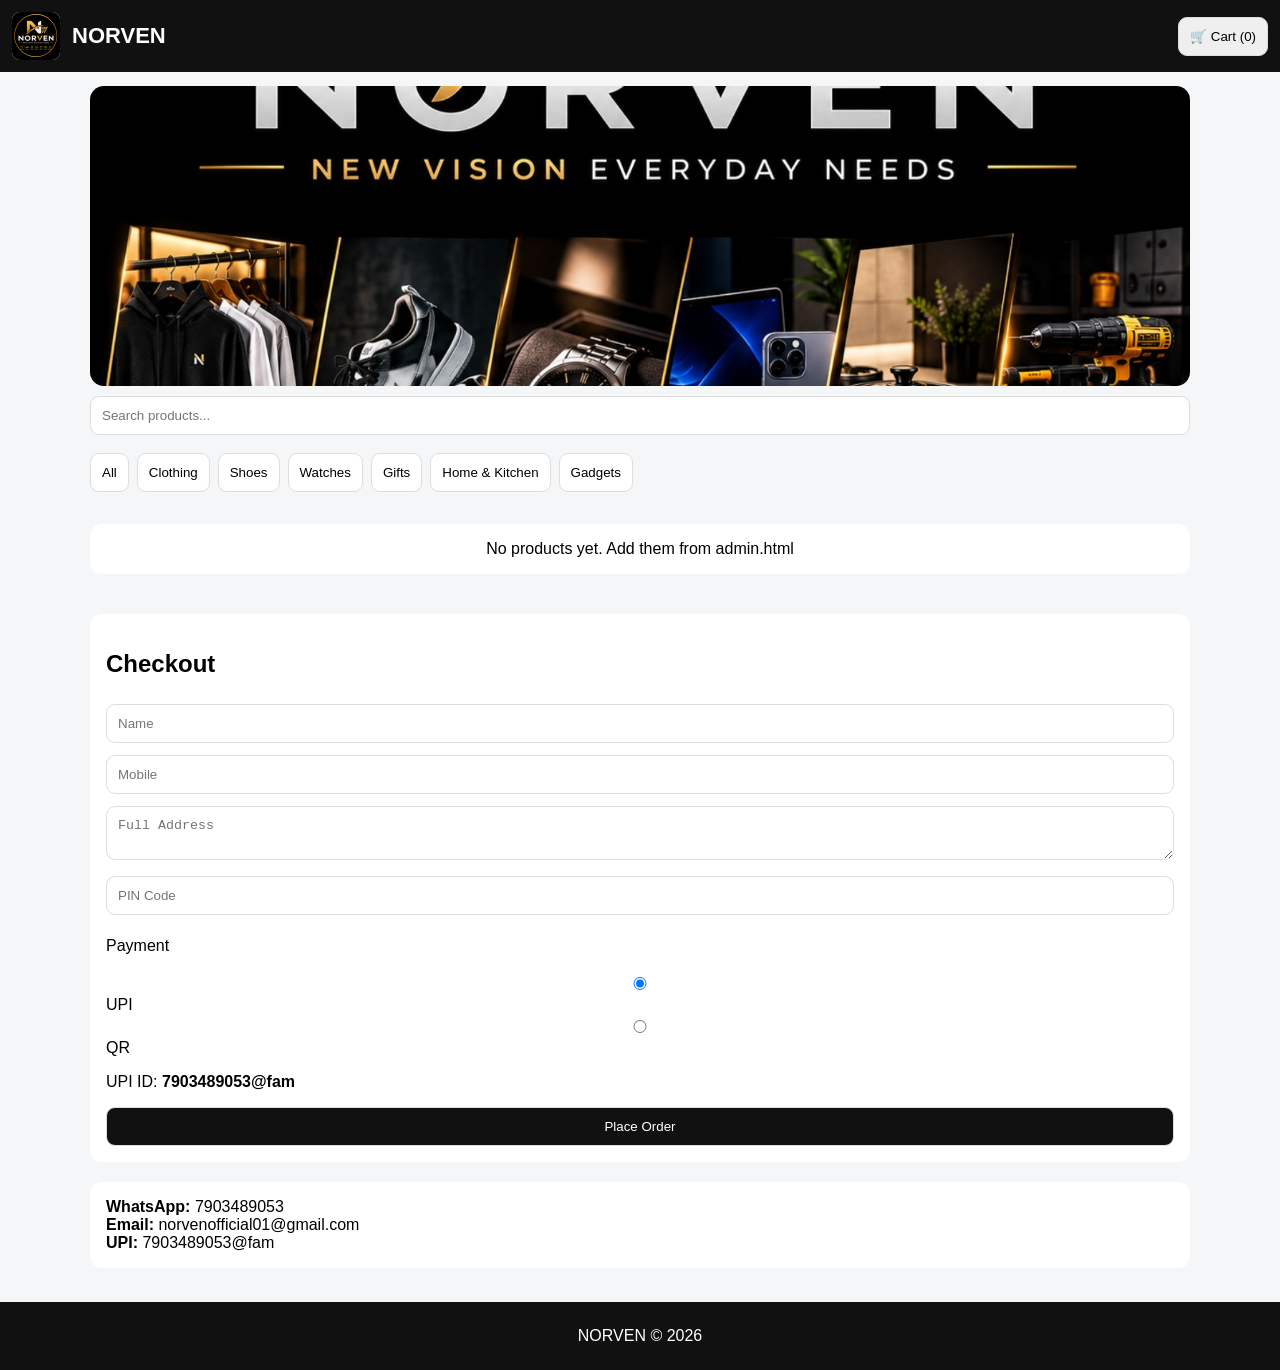
==== index.html @ 339addf8 "Add files via upload" ====
<!doctype html><html lang="hi"><head><meta charset="utf-8"><meta name="viewport" content="width=device-width,initial-scale=1"><title>NORVEN</title>
<style>body{margin:0;font-family:Arial;background:#f5f6f8}.top{background:#111;color:white;padding:12px;display:flex;align-items:center;gap:12px}.logo{width:48px;height:48px;object-fit:contain;background:white;border-radius:8px}.brand{font-size:22px;font-weight:bold;flex:1}.wrap{max-width:1100px;margin:auto;padding:14px}.banner img{width:100%;max-height:300px;object-fit:cover;border-radius:14px}input,textarea,select,button{padding:11px;border:1px solid #ddd;border-radius:9px;box-sizing:border-box}input,textarea,select{width:100%;margin:6px 0}button{cursor:pointer}.cats{display:flex;gap:8px;overflow:auto;margin:12px 0}.cats button{white-space:nowrap;background:white}.grid{display:grid;grid-template-columns:repeat(2,1fr);gap:12px}.card{background:white;padding:10px;border-radius:12px}.card img{width:100%;aspect-ratio:1;object-fit:cover;border-radius:9px}.add{width:100%;background:#111;color:white}.price{font-weight:bold;margin:6px 0}.box{background:white;padding:16px;border-radius:12px;margin:20px 0}.qr{display:block;max-width:220px;margin:12px auto}@media(min-width:700px){.grid{grid-template-columns:repeat(4,1fr)}}footer{background:#111;color:#fff;text-align:center;padding:25px}</style></head>
<body><div class="top"><img class="logo" src="logo.png"><div class="brand">NORVEN</div><button onclick="cartView()">🛒 Cart (<span id="count">0</span>)</button></div>
<div class="wrap"><div class="banner"><img src="banner.png"></div><input id="search" placeholder="Search products..." oninput="render()"><div class="cats"><button onclick="cat='All';render()">All</button><button onclick="cat='Clothing';render()">Clothing</button><button onclick="cat='Shoes';render()">Shoes</button><button onclick="cat='Watches';render()">Watches</button><button onclick="cat='Gifts';render()">Gifts</button><button onclick="cat='Home & Kitchen';render()">Home & Kitchen</button><button onclick="cat='Gadgets';render()">Gadgets</button></div>
<div id="products" class="grid"></div>
<div class="box"><h2>Checkout</h2><form onsubmit="order(event)"><input id="nm" placeholder="Name" required><input id="mb" placeholder="Mobile" required><textarea id="ad" placeholder="Full Address" required></textarea><input id="pin" placeholder="PIN Code" required><p>Payment</p><label><input type="radio" name="pay" value="UPI" checked> UPI</label><label><input type="radio" name="pay" value="QR"> QR</label><div id="paybox"></div><button style="width:100%;background:#111;color:#fff">Place Order</button></form></div>
<div class="box"><b>WhatsApp:</b> 7903489053<br><b>Email:</b> norvenofficial01@gmail.com<br><b>UPI:</b> 7903489053@fam</div></div><footer>NORVEN © 2026</footer>
<script>let products=JSON.parse(localStorage.getItem('norven_products')||'[]'),cart=JSON.parse(localStorage.getItem('norven_cart')||'[]'),cat='All';const el=id=>document.getElementById(id);
function render(){let q=el('search').value.toLowerCase(),a=products.filter(p=>(cat==='All'||p.category===cat)&&p.name.toLowerCase().includes(q));el('products').innerHTML=a.length?a.map((p,i)=>'<div class="card"><img src="'+(p.image||'')+'"><b>'+p.name+'</b><div class="price">₹'+p.price+'</div><button class="add" onclick="add('+products.indexOf(p)+')">Add to cart</button></div>').join(''):'<div class="box" style="grid-column:1/-1;text-align:center">No products yet. Add them from admin.html</div>';el('count').textContent=cart.reduce((s,x)=>s+x.qty,0)}
function add(i){let p=products[i],x=cart.find(x=>x.name===p.name);x?x.qty++:cart.push({name:p.name,price:+p.price,qty:1});localStorage.setItem('norven_cart',JSON.stringify(cart));render()}
function cartView(){alert(cart.length?cart.map(x=>x.name+' × '+x.qty+' = ₹'+x.price*x.qty).join('\n'):'Cart empty')}
function payment(){el('paybox').innerHTML=document.querySelector('input[name=pay]:checked').value==='QR'?'<img class="qr" src="payment-qr.png"><p style="text-align:center">Scan QR to pay.</p>':'<p>UPI ID: <b>7903489053@fam</b></p>'}
document.querySelectorAll('input[name=pay]').forEach(x=>x.onchange=payment);
function order(e){e.preventDefault();if(!cart.length)return alert('Add a product first');let o={id:Date.now(),name:nm.value,mobile:mb.value,address:ad.value,pin:pin.value,payment:document.querySelector('input[name=pay]:checked').value,items:cart,total:cart.reduce((s,x)=>s+x.price*x.qty,0),time:new Date().toLocaleString()};let os=JSON.parse(localStorage.getItem('norven_orders')||'[]');os.push(o);localStorage.setItem('norven_orders',JSON.stringify(os));cart=[];localStorage.setItem('norven_cart','[]');e.target.reset();payment();render();alert('Order saved. Real payment verification is not connected yet.')}
payment();render();</script></body></html>
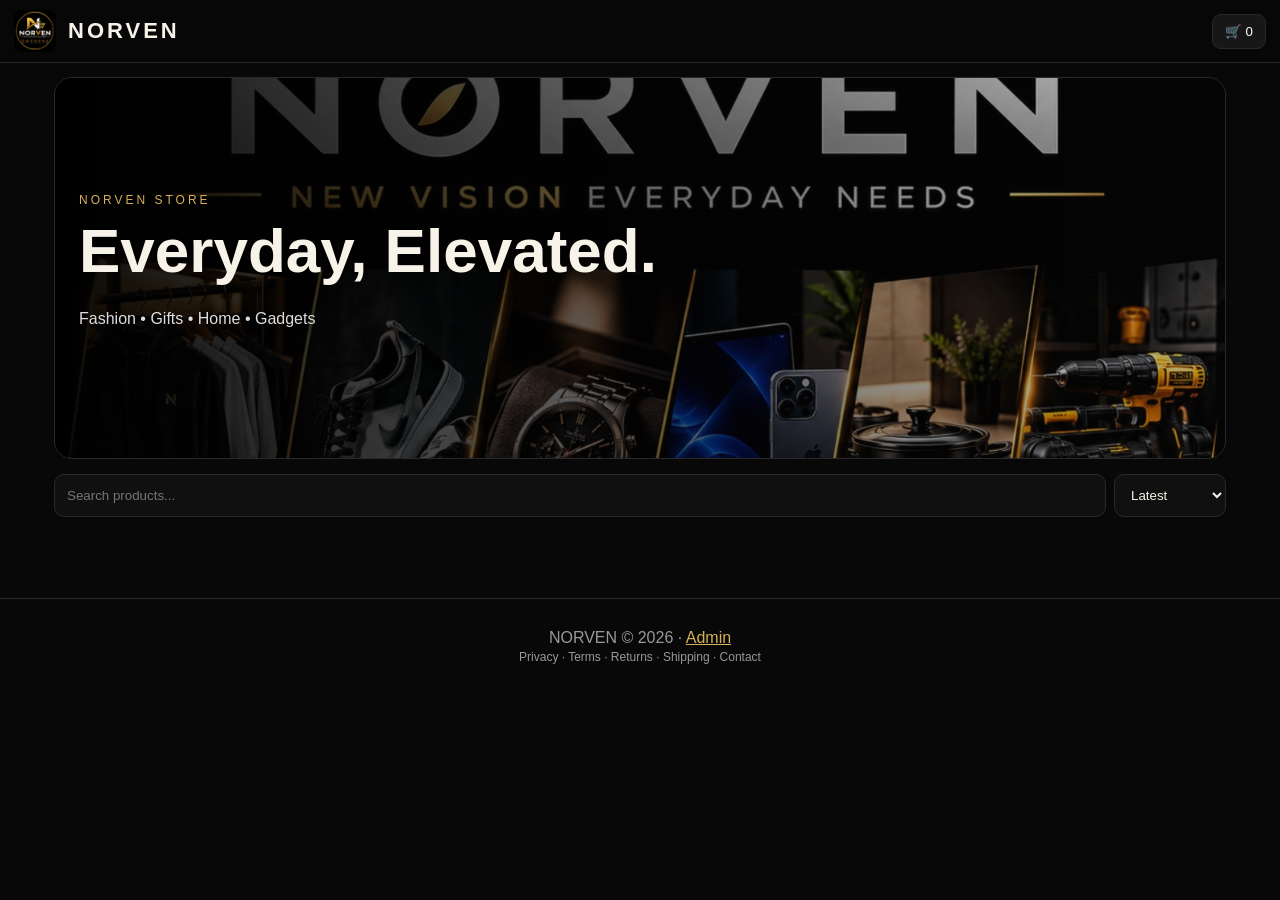
==== commit 26b1036d: "Update index.html" ====
--- a/index.html
+++ b/index.html
@@ -1,15 +1,200 @@
-<!doctype html><html lang="hi"><head><meta charset="utf-8"><meta name="viewport" content="width=device-width,initial-scale=1"><title>NORVEN</title>
-<style>body{margin:0;font-family:Arial;background:#f5f6f8}.top{background:#111;color:white;padding:12px;display:flex;align-items:center;gap:12px}.logo{width:48px;height:48px;object-fit:contain;background:white;border-radius:8px}.brand{font-size:22px;font-weight:bold;flex:1}.wrap{max-width:1100px;margin:auto;padding:14px}.banner img{width:100%;max-height:300px;object-fit:cover;border-radius:14px}input,textarea,select,button{padding:11px;border:1px solid #ddd;border-radius:9px;box-sizing:border-box}input,textarea,select{width:100%;margin:6px 0}button{cursor:pointer}.cats{display:flex;gap:8px;overflow:auto;margin:12px 0}.cats button{white-space:nowrap;background:white}.grid{display:grid;grid-template-columns:repeat(2,1fr);gap:12px}.card{background:white;padding:10px;border-radius:12px}.card img{width:100%;aspect-ratio:1;object-fit:cover;border-radius:9px}.add{width:100%;background:#111;color:white}.price{font-weight:bold;margin:6px 0}.box{background:white;padding:16px;border-radius:12px;margin:20px 0}.qr{display:block;max-width:220px;margin:12px auto}@media(min-width:700px){.grid{grid-template-columns:repeat(4,1fr)}}footer{background:#111;color:#fff;text-align:center;padding:25px}</style></head>
-<body><div class="top"><img class="logo" src="logo.png"><div class="brand">NORVEN</div><button onclick="cartView()">🛒 Cart (<span id="count">0</span>)</button></div>
-<div class="wrap"><div class="banner"><img src="banner.png"></div><input id="search" placeholder="Search products..." oninput="render()"><div class="cats"><button onclick="cat='All';render()">All</button><button onclick="cat='Clothing';render()">Clothing</button><button onclick="cat='Shoes';render()">Shoes</button><button onclick="cat='Watches';render()">Watches</button><button onclick="cat='Gifts';render()">Gifts</button><button onclick="cat='Home & Kitchen';render()">Home & Kitchen</button><button onclick="cat='Gadgets';render()">Gadgets</button></div>
-<div id="products" class="grid"></div>
-<div class="box"><h2>Checkout</h2><form onsubmit="order(event)"><input id="nm" placeholder="Name" required><input id="mb" placeholder="Mobile" required><textarea id="ad" placeholder="Full Address" required></textarea><input id="pin" placeholder="PIN Code" required><p>Payment</p><label><input type="radio" name="pay" value="UPI" checked> UPI</label><label><input type="radio" name="pay" value="QR"> QR</label><div id="paybox"></div><button style="width:100%;background:#111;color:#fff">Place Order</button></form></div>
-<div class="box"><b>WhatsApp:</b> 7903489053<br><b>Email:</b> norvenofficial01@gmail.com<br><b>UPI:</b> 7903489053@fam</div></div><footer>NORVEN © 2026</footer>
-<script>let products=JSON.parse(localStorage.getItem('norven_products')||'[]'),cart=JSON.parse(localStorage.getItem('norven_cart')||'[]'),cat='All';const el=id=>document.getElementById(id);
-function render(){let q=el('search').value.toLowerCase(),a=products.filter(p=>(cat==='All'||p.category===cat)&&p.name.toLowerCase().includes(q));el('products').innerHTML=a.length?a.map((p,i)=>'<div class="card"><img src="'+(p.image||'')+'"><b>'+p.name+'</b><div class="price">₹'+p.price+'</div><button class="add" onclick="add('+products.indexOf(p)+')">Add to cart</button></div>').join(''):'<div class="box" style="grid-column:1/-1;text-align:center">No products yet. Add them from admin.html</div>';el('count').textContent=cart.reduce((s,x)=>s+x.qty,0)}
-function add(i){let p=products[i],x=cart.find(x=>x.name===p.name);x?x.qty++:cart.push({name:p.name,price:+p.price,qty:1});localStorage.setItem('norven_cart',JSON.stringify(cart));render()}
-function cartView(){alert(cart.length?cart.map(x=>x.name+' × '+x.qty+' = ₹'+x.price*x.qty).join('\n'):'Cart empty')}
-function payment(){el('paybox').innerHTML=document.querySelector('input[name=pay]:checked').value==='QR'?'<img class="qr" src="payment-qr.png"><p style="text-align:center">Scan QR to pay.</p>':'<p>UPI ID: <b>7903489053@fam</b></p>'}
-document.querySelectorAll('input[name=pay]').forEach(x=>x.onchange=payment);
-function order(e){e.preventDefault();if(!cart.length)return alert('Add a product first');let o={id:Date.now(),name:nm.value,mobile:mb.value,address:ad.value,pin:pin.value,payment:document.querySelector('input[name=pay]:checked').value,items:cart,total:cart.reduce((s,x)=>s+x.price*x.qty,0),time:new Date().toLocaleString()};let os=JSON.parse(localStorage.getItem('norven_orders')||'[]');os.push(o);localStorage.setItem('norven_orders',JSON.stringify(os));cart=[];localStorage.setItem('norven_cart','[]');e.target.reset();payment();render();alert('Order saved. Real payment verification is not connected yet.')}
-payment();render();</script></body></html>+<!doctype html>
+<html lang="en">
+<head>
+<meta charset="utf-8">
+<meta name="viewport" content="width=device-width,initial-scale=1">
+<title>NORVEN — Everyday, Elevated.</title>
+<style>
+:root{--bg:#080808;--panel:#111;--panel2:#171717;--gold:#d6b15a;--text:#f7f3e8;--muted:#999;--line:#292929}
+*{box-sizing:border-box}body{margin:0;background:var(--bg);color:var(--text);font-family:Arial,sans-serif}
+.top{position:sticky;top:0;z-index:10;background:#080808ee;border-bottom:1px solid var(--line);display:flex;align-items:center;gap:12px;padding:10px 14px;backdrop-filter:blur(10px)}
+.logo{width:42px;height:42px;object-fit:contain;border-radius:8px}.brand{font-size:22px;letter-spacing:3px;font-weight:800;flex:1}
+.icon,.close{background:#171717;color:#fff;border:1px solid var(--line);padding:9px 12px;border-radius:9px}
+.wrap{max-width:1200px;margin:auto;padding:14px}
+.hero{position:relative;overflow:hidden;border:1px solid var(--line);border-radius:18px;margin-bottom:15px;background:#111}
+.hero img{width:100%;height:280px;object-fit:cover;display:block;opacity:.75}
+.heroText{position:absolute;inset:0;display:flex;flex-direction:column;justify-content:center;padding:24px;background:linear-gradient(90deg,#000e,transparent)}
+.eyebrow{color:var(--gold);letter-spacing:3px;font-size:12px}.hero h1{font-size:clamp(34px,7vw,62px);margin:8px 0}.hero p{color:#ddd}
+.tools{display:grid;grid-template-columns:1fr auto;gap:8px;margin:14px 0}
+input,select,textarea{width:100%;background:#101010;color:var(--text);border:1px solid var(--line);padding:12px;border-radius:10px;outline:none}
+select{width:auto}.cats{display:flex;gap:8px;overflow:auto;padding-bottom:5px;margin-bottom:18px}
+.cats button{white-space:nowrap;background:#111;color:#ddd;border:1px solid var(--line);padding:9px 13px;border-radius:999px}
+.cats button.active{border-color:var(--gold);color:var(--gold)}
+.grid{display:grid;grid-template-columns:repeat(2,minmax(0,1fr));gap:12px}
+.card{background:var(--panel);border:1px solid var(--line);border-radius:15px;overflow:hidden}
+.pic{position:relative}.pic img{width:100%;aspect-ratio:1;object-fit:cover;display:block;background:#1a1a1a}
+.wish{position:absolute;right:8px;top:8px;border:0;border-radius:50%;width:36px;height:36px;background:#000b;color:#fff}
+.info{padding:12px}.name{font-weight:700;min-height:38px}.price{margin-top:7px;font-size:18px;font-weight:800}
+.mrp{color:#777;text-decoration:line-through;font-size:12px;margin-left:5px}.discount{color:var(--gold);font-size:12px;margin-left:5px}
+.add,.primary{width:100%;margin-top:10px;background:var(--gold);color:#090909;border:0;padding:11px;border-radius:9px;font-weight:800}
+.empty{grid-column:1/-1;text-align:center;padding:35px;color:var(--muted);border:1px dashed var(--line);border-radius:15px}
+.modal{display:none;position:fixed;inset:0;background:#000c;z-index:20;align-items:flex-end}
+.sheet{width:100%;max-height:90vh;overflow:auto;background:#111;border:1px solid var(--line);border-radius:20px 20px 0 0;padding:18px}
+.close{float:right}.row{display:flex;justify-content:space-between;gap:10px;align-items:center;padding:10px 0;border-bottom:1px solid var(--line)}
+.qty button{background:#222;color:#fff;border:1px solid var(--line);padding:6px 10px}.total{font-size:20px;font-weight:800;padding:15px 0}
+.note{font-size:12px;color:#999;line-height:1.5}.gold{color:var(--gold)}
+footer{margin-top:30px;padding:30px 14px;border-top:1px solid var(--line);color:#999;text-align:center}
+@media(min-width:700px){.grid{grid-template-columns:repeat(4,1fr)}.hero img{height:380px}.modal{align-items:center}.sheet{max-width:620px;border-radius:20px}}
+</style>
+</head>
+<body>
+<header class="top">
+<img class="logo" src="logo.png" onerror="this.style.display='none'">
+<div class="brand">NORVEN</div>
+<button class="icon" onclick="openCart()">🛒 <span id="count">0</span></button>
+</header>
+
+<main class="wrap">
+<section class="hero">
+<img src="banner.png" onerror="this.style.display='none'">
+<div class="heroText">
+<span class="eyebrow">NORVEN STORE</span>
+<h1>Everyday, Elevated.</h1>
+<p>Fashion • Gifts • Home • Gadgets</p>
+</div>
+</section>
+
+<div class="tools">
+<input id="search" placeholder="Search products..." oninput="render()">
+<select id="sort" onchange="render()">
+<option value="new">Latest</option>
+<option value="low">Price: Low</option>
+<option value="high">Price: High</option>
+</select>
+</div>
+
+<div id="cats" class="cats"></div>
+<section id="products" class="grid"></section>
+</main>
+
+<footer>
+NORVEN © 2026 · <a href="admin.html" style="color:#d6b15a">Admin</a><br>
+<span class="note">Privacy · Terms · Returns · Shipping · Contact</span>
+</footer>
+
+<div id="modal" class="modal" onclick="if(event.target.id==='modal')closeModal()">
+<div class="sheet" id="sheet"></div>
+</div>
+
+<script>
+const KEY='norven_products',CART='norven_cart',ORD='norven_orders',WISH='norven_wishlist';
+let products=JSON.parse(localStorage.getItem(KEY)||'[]');
+let cart=JSON.parse(localStorage.getItem(CART)||'[]');
+let wishlist=JSON.parse(localStorage.getItem(WISH)||'[]');
+let cat='All';
+
+const $=id=>document.getElementById(id);
+const money=n=>new Intl.NumberFormat('en-IN').format(n);
+
+function save(){
+ localStorage.setItem(CART,JSON.stringify(cart));
+ localStorage.setItem(WISH,JSON.stringify(wishlist));
+ $('count').textContent=cart.reduce((a,x)=>a+x.qty,0);
+}
+
+function esc(s){
+ return String(s||'').replace(/[&<>"']/g,m=>({'&':'&amp;','<':'&lt;','>':'&gt;','"':'&quot;',"'":'&#039;'}[m]));
+}
+
+function cats(){
+ let cs=['All',...new Set(products.map(p=>p.category).filter(Boolean))];
+ $('cats').innerHTML=cs.map(c=>
+ '<button class="'+(c===cat?'active':'')+'" onclick="cat='+JSON.stringify(c)+';render()">'+esc(c)+'</button>'
+ ).join('');
+}
+
+function render(){
+ products=JSON.parse(localStorage.getItem(KEY)||'[]');
+ cats();
+ let q=$('search').value.toLowerCase();
+ let a=products.filter(p=>(cat==='All'||p.category===cat)&&String(p.name).toLowerCase().includes(q));
+
+ a.sort((x,y)=>{
+   if($('sort').value==='low')return +x.price-+y.price;
+   if($('sort').value==='high')return +y.price-+x.price;
+   return (y.createdAt||0)-(x.createdAt||0);
+ });
+
+ $('products').innerHTML=a.length?a.map(p=>{
+   let i=products.indexOf(p);
+   let off=p.mrp&&p.mrp>p.price?Math.round((1-p.price/p.mrp)*100):0;
+   return '<article class="card"><div class="pic"><img src="'+esc(p.image||'')+'" onerror="this.src=\\'logo.png\\'"><button class="wish" onclick="toggleWish('+i+')">'+(wishlist.includes(i)?'♥':'♡')+'</button></div><div class="info"><div class="name">'+esc(p.name)+'</div><div class="price">₹'+money(p.price)+(p.mrp?'<span class="mrp">₹'+money(p.mrp)+'</span>':'')+(off?'<span class="discount">'+off+'% OFF</span>':'')+'</div><button class="add" onclick="add('+i+')">ADD TO CART</button></div></article>';
+ }).join(''):'<div class="empty">No products found.</div>';
+
+ save();
+}
+
+function add(i){
+ let p=products[i],x=cart.find(x=>x.id===p.id);
+ x?x.qty++:cart.push({id:p.id,name:p.name,price:+p.price,qty:1});
+ save();openCart();
+}
+
+function toggleWish(i){
+ wishlist.includes(i)?wishlist=wishlist.filter(x=>x!==i):wishlist.push(i);
+ save();render();
+}
+
+function closeModal(){$('modal').style.display='none'}
+function show(html){$('sheet').innerHTML=html;$('modal').style.display='flex'}
+
+function openCart(){
+ show('<button class="close" onclick="closeModal()">✕</button><h2>Your Cart</h2>'+
+ (cart.length?
+ cart.map((x,i)=>'<div class="row"><span>'+esc(x.name)+'<br><small>₹'+money(x.price)+'</small></span><span class="qty"><button onclick="changeQty('+i+',-1)">−</button> '+x.qty+' <button onclick="changeQty('+i+',1)">+</button></span></div>').join('')+
+ '<div class="total">Total: ₹'+money(cart.reduce((s,x)=>s+x.price*x.qty,0))+'</div><button class="primary" onclick="checkout()">Proceed to Checkout</button>'
+ :'<p class="note">Your cart is empty.</p>')
+ );
+}
+
+function changeQty(i,d){
+ cart[i].qty+=d;
+ if(cart[i].qty<=0)cart.splice(i,1);
+ save();openCart();
+}
+
+function checkout(){
+ if(!cart.length)return;
+ show('<button class="close" onclick="closeModal()">✕</button><h2>Checkout</h2>'+
+ '<input id="nm" placeholder="Full name">'+
+ '<input id="mb" placeholder="Mobile number">'+
+ '<textarea id="ad" placeholder="Full address"></textarea>'+
+ '<input id="city" placeholder="City">'+
+ '<input id="state" placeholder="State">'+
+ '<input id="pin" placeholder="PIN code">'+
+ '<div style="border:1px solid #292929;padding:12px;border-radius:12px;margin:10px 0">'+
+ '<b>Payment</b><br><label><input type="radio" name="pay" value="COD" checked> Cash on Delivery</label><br>'+
+ '<label><input type="radio" name="pay" value="UPI"> UPI</label>'+
+ '<p class="note">UPI is currently instruction/manual mode. Real payment verification will be connected after KYC.</p></div>'+
+ '<button class="primary" onclick="placeOrder()">Place Order</button>'+
+ '<p class="note">Payment gateway/KYC can be activated later.</p>');
+}
+
+function placeOrder(){
+ let fields=['nm','mb','ad','city','state','pin'];
+ if(fields.some(id=>!$(id).value.trim()))return alert('Please fill all details.');
+
+ let total=cart.reduce((s,x)=>s+x.price*x.qty,0);
+ let o={
+   id:'NV'+Date.now(),
+   customer:{
+     name:$('nm').value, mobile:$('mb').value,address:$('ad').value,
+     city:$('city').value,state:$('state').value,pin:$('pin').value
+   },
+   items:cart,total,
+   payment:document.querySelector('input[name="pay"]:checked').value,
+   status:'Pending',createdAt:Date.now()
+ };
+
+ let os=JSON.parse(localStorage.getItem(ORD)||'[]');
+ os.push(o);
+ localStorage.setItem(ORD,JSON.stringify(os));
+ cart=[];save();
+
+ show('<h2 class="gold">Order Placed</h2><p>Your order ID is <b>'+o.id+'</b>.</p><p class="note">Keep this ID for support.</p><button class="primary" onclick="closeModal()">Continue Shopping</button>');
+}
+
+render();
+</script>
+</body>
+</html>
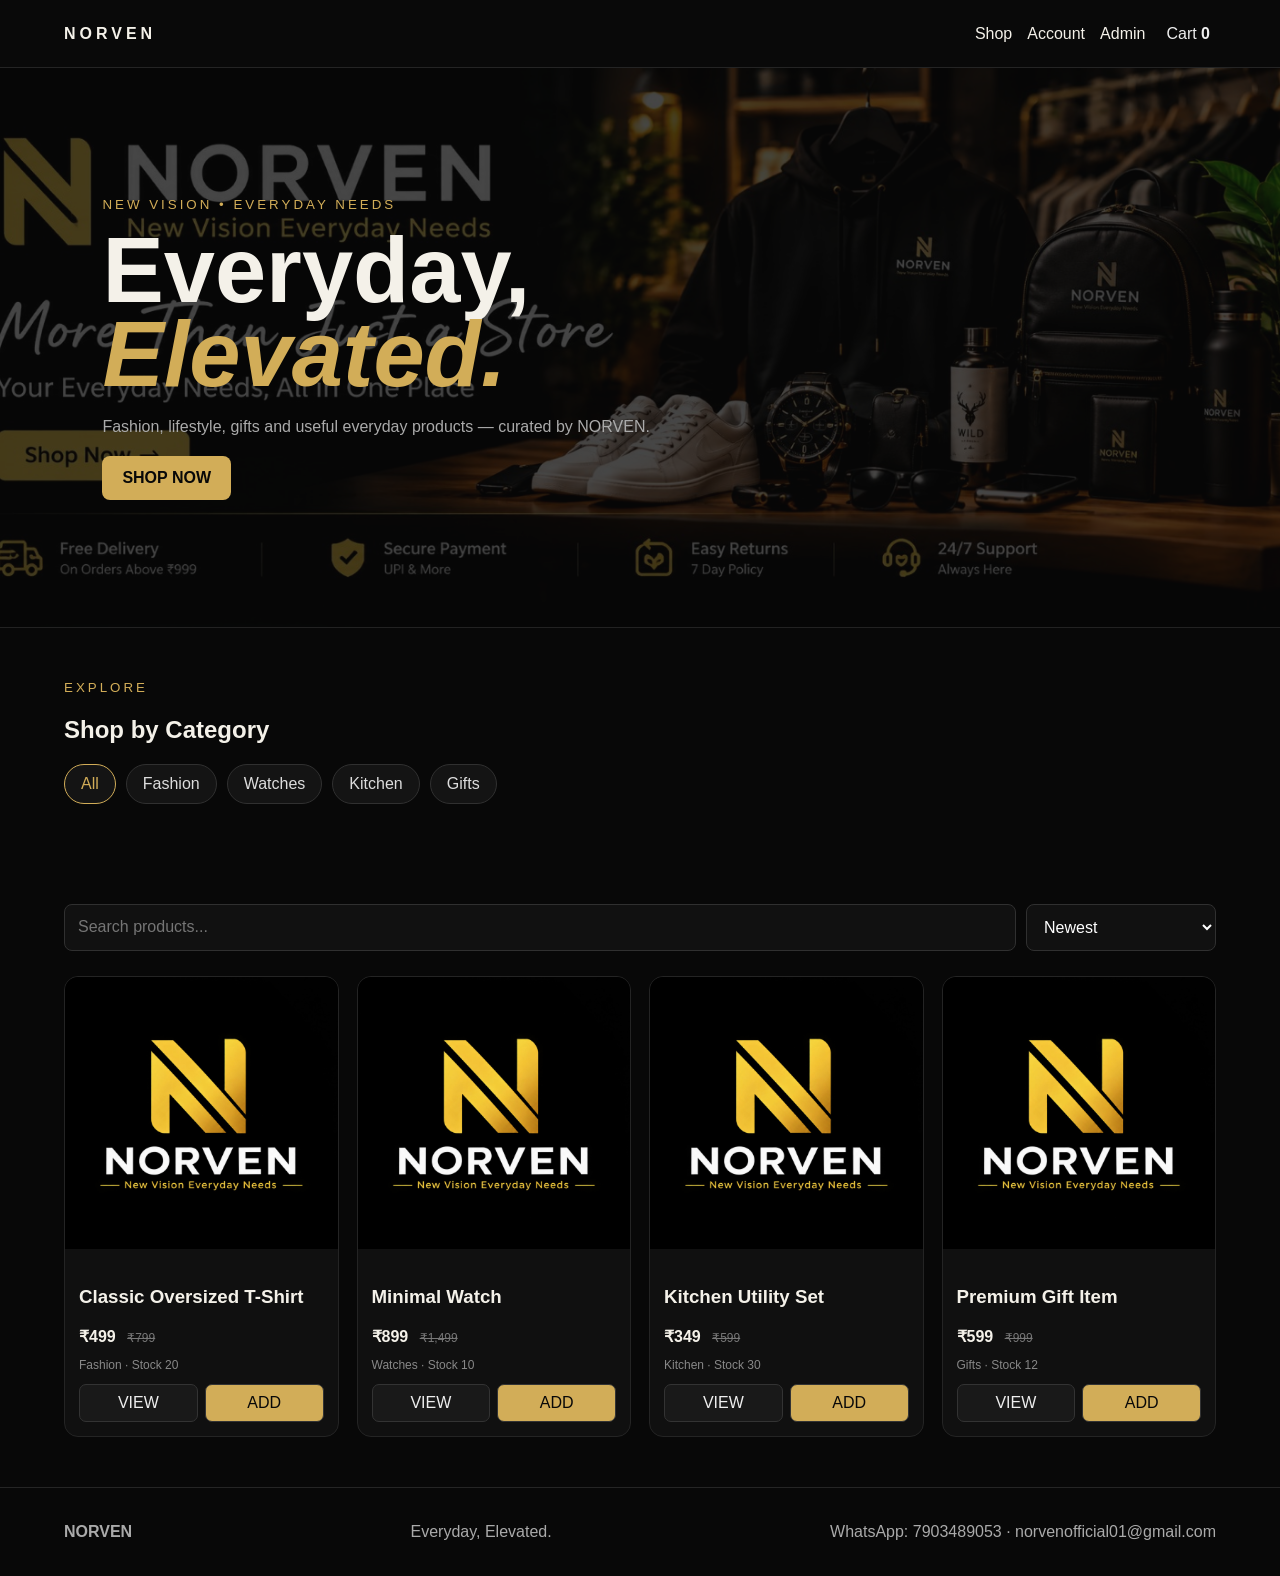
==== commit 7cf24c34: "Add files via upload" ====
--- a/index.html
+++ b/index.html
@@ -1,200 +1,9 @@
 <!doctype html>
-<html lang="en">
-<head>
-<meta charset="utf-8">
-<meta name="viewport" content="width=device-width,initial-scale=1">
-<title>NORVEN — Everyday, Elevated.</title>
-<style>
-:root{--bg:#080808;--panel:#111;--panel2:#171717;--gold:#d6b15a;--text:#f7f3e8;--muted:#999;--line:#292929}
-*{box-sizing:border-box}body{margin:0;background:var(--bg);color:var(--text);font-family:Arial,sans-serif}
-.top{position:sticky;top:0;z-index:10;background:#080808ee;border-bottom:1px solid var(--line);display:flex;align-items:center;gap:12px;padding:10px 14px;backdrop-filter:blur(10px)}
-.logo{width:42px;height:42px;object-fit:contain;border-radius:8px}.brand{font-size:22px;letter-spacing:3px;font-weight:800;flex:1}
-.icon,.close{background:#171717;color:#fff;border:1px solid var(--line);padding:9px 12px;border-radius:9px}
-.wrap{max-width:1200px;margin:auto;padding:14px}
-.hero{position:relative;overflow:hidden;border:1px solid var(--line);border-radius:18px;margin-bottom:15px;background:#111}
-.hero img{width:100%;height:280px;object-fit:cover;display:block;opacity:.75}
-.heroText{position:absolute;inset:0;display:flex;flex-direction:column;justify-content:center;padding:24px;background:linear-gradient(90deg,#000e,transparent)}
-.eyebrow{color:var(--gold);letter-spacing:3px;font-size:12px}.hero h1{font-size:clamp(34px,7vw,62px);margin:8px 0}.hero p{color:#ddd}
-.tools{display:grid;grid-template-columns:1fr auto;gap:8px;margin:14px 0}
-input,select,textarea{width:100%;background:#101010;color:var(--text);border:1px solid var(--line);padding:12px;border-radius:10px;outline:none}
-select{width:auto}.cats{display:flex;gap:8px;overflow:auto;padding-bottom:5px;margin-bottom:18px}
-.cats button{white-space:nowrap;background:#111;color:#ddd;border:1px solid var(--line);padding:9px 13px;border-radius:999px}
-.cats button.active{border-color:var(--gold);color:var(--gold)}
-.grid{display:grid;grid-template-columns:repeat(2,minmax(0,1fr));gap:12px}
-.card{background:var(--panel);border:1px solid var(--line);border-radius:15px;overflow:hidden}
-.pic{position:relative}.pic img{width:100%;aspect-ratio:1;object-fit:cover;display:block;background:#1a1a1a}
-.wish{position:absolute;right:8px;top:8px;border:0;border-radius:50%;width:36px;height:36px;background:#000b;color:#fff}
-.info{padding:12px}.name{font-weight:700;min-height:38px}.price{margin-top:7px;font-size:18px;font-weight:800}
-.mrp{color:#777;text-decoration:line-through;font-size:12px;margin-left:5px}.discount{color:var(--gold);font-size:12px;margin-left:5px}
-.add,.primary{width:100%;margin-top:10px;background:var(--gold);color:#090909;border:0;padding:11px;border-radius:9px;font-weight:800}
-.empty{grid-column:1/-1;text-align:center;padding:35px;color:var(--muted);border:1px dashed var(--line);border-radius:15px}
-.modal{display:none;position:fixed;inset:0;background:#000c;z-index:20;align-items:flex-end}
-.sheet{width:100%;max-height:90vh;overflow:auto;background:#111;border:1px solid var(--line);border-radius:20px 20px 0 0;padding:18px}
-.close{float:right}.row{display:flex;justify-content:space-between;gap:10px;align-items:center;padding:10px 0;border-bottom:1px solid var(--line)}
-.qty button{background:#222;color:#fff;border:1px solid var(--line);padding:6px 10px}.total{font-size:20px;font-weight:800;padding:15px 0}
-.note{font-size:12px;color:#999;line-height:1.5}.gold{color:var(--gold)}
-footer{margin-top:30px;padding:30px 14px;border-top:1px solid var(--line);color:#999;text-align:center}
-@media(min-width:700px){.grid{grid-template-columns:repeat(4,1fr)}.hero img{height:380px}.modal{align-items:center}.sheet{max-width:620px;border-radius:20px}}
-</style>
-</head>
-<body>
-<header class="top">
-<img class="logo" src="logo.png" onerror="this.style.display='none'">
-<div class="brand">NORVEN</div>
-<button class="icon" onclick="openCart()">🛒 <span id="count">0</span></button>
-</header>
-
-<main class="wrap">
-<section class="hero">
-<img src="banner.png" onerror="this.style.display='none'">
-<div class="heroText">
-<span class="eyebrow">NORVEN STORE</span>
-<h1>Everyday, Elevated.</h1>
-<p>Fashion • Gifts • Home • Gadgets</p>
-</div>
-</section>
-
-<div class="tools">
-<input id="search" placeholder="Search products..." oninput="render()">
-<select id="sort" onchange="render()">
-<option value="new">Latest</option>
-<option value="low">Price: Low</option>
-<option value="high">Price: High</option>
-</select>
-</div>
-
-<div id="cats" class="cats"></div>
-<section id="products" class="grid"></section>
-</main>
-
-<footer>
-NORVEN © 2026 · <a href="admin.html" style="color:#d6b15a">Admin</a><br>
-<span class="note">Privacy · Terms · Returns · Shipping · Contact</span>
-</footer>
-
-<div id="modal" class="modal" onclick="if(event.target.id==='modal')closeModal()">
-<div class="sheet" id="sheet"></div>
-</div>
-
-<script>
-const KEY='norven_products',CART='norven_cart',ORD='norven_orders',WISH='norven_wishlist';
-let products=JSON.parse(localStorage.getItem(KEY)||'[]');
-let cart=JSON.parse(localStorage.getItem(CART)||'[]');
-let wishlist=JSON.parse(localStorage.getItem(WISH)||'[]');
-let cat='All';
-
-const $=id=>document.getElementById(id);
-const money=n=>new Intl.NumberFormat('en-IN').format(n);
-
-function save(){
- localStorage.setItem(CART,JSON.stringify(cart));
- localStorage.setItem(WISH,JSON.stringify(wishlist));
- $('count').textContent=cart.reduce((a,x)=>a+x.qty,0);
-}
-
-function esc(s){
- return String(s||'').replace(/[&<>"']/g,m=>({'&':'&amp;','<':'&lt;','>':'&gt;','"':'&quot;',"'":'&#039;'}[m]));
-}
-
-function cats(){
- let cs=['All',...new Set(products.map(p=>p.category).filter(Boolean))];
- $('cats').innerHTML=cs.map(c=>
- '<button class="'+(c===cat?'active':'')+'" onclick="cat='+JSON.stringify(c)+';render()">'+esc(c)+'</button>'
- ).join('');
-}
-
-function render(){
- products=JSON.parse(localStorage.getItem(KEY)||'[]');
- cats();
- let q=$('search').value.toLowerCase();
- let a=products.filter(p=>(cat==='All'||p.category===cat)&&String(p.name).toLowerCase().includes(q));
-
- a.sort((x,y)=>{
-   if($('sort').value==='low')return +x.price-+y.price;
-   if($('sort').value==='high')return +y.price-+x.price;
-   return (y.createdAt||0)-(x.createdAt||0);
- });
-
- $('products').innerHTML=a.length?a.map(p=>{
-   let i=products.indexOf(p);
-   let off=p.mrp&&p.mrp>p.price?Math.round((1-p.price/p.mrp)*100):0;
-   return '<article class="card"><div class="pic"><img src="'+esc(p.image||'')+'" onerror="this.src=\\'logo.png\\'"><button class="wish" onclick="toggleWish('+i+')">'+(wishlist.includes(i)?'♥':'♡')+'</button></div><div class="info"><div class="name">'+esc(p.name)+'</div><div class="price">₹'+money(p.price)+(p.mrp?'<span class="mrp">₹'+money(p.mrp)+'</span>':'')+(off?'<span class="discount">'+off+'% OFF</span>':'')+'</div><button class="add" onclick="add('+i+')">ADD TO CART</button></div></article>';
- }).join(''):'<div class="empty">No products found.</div>';
-
- save();
-}
-
-function add(i){
- let p=products[i],x=cart.find(x=>x.id===p.id);
- x?x.qty++:cart.push({id:p.id,name:p.name,price:+p.price,qty:1});
- save();openCart();
-}
-
-function toggleWish(i){
- wishlist.includes(i)?wishlist=wishlist.filter(x=>x!==i):wishlist.push(i);
- save();render();
-}
-
-function closeModal(){$('modal').style.display='none'}
-function show(html){$('sheet').innerHTML=html;$('modal').style.display='flex'}
-
-function openCart(){
- show('<button class="close" onclick="closeModal()">✕</button><h2>Your Cart</h2>'+
- (cart.length?
- cart.map((x,i)=>'<div class="row"><span>'+esc(x.name)+'<br><small>₹'+money(x.price)+'</small></span><span class="qty"><button onclick="changeQty('+i+',-1)">−</button> '+x.qty+' <button onclick="changeQty('+i+',1)">+</button></span></div>').join('')+
- '<div class="total">Total: ₹'+money(cart.reduce((s,x)=>s+x.price*x.qty,0))+'</div><button class="primary" onclick="checkout()">Proceed to Checkout</button>'
- :'<p class="note">Your cart is empty.</p>')
- );
-}
-
-function changeQty(i,d){
- cart[i].qty+=d;
- if(cart[i].qty<=0)cart.splice(i,1);
- save();openCart();
-}
-
-function checkout(){
- if(!cart.length)return;
- show('<button class="close" onclick="closeModal()">✕</button><h2>Checkout</h2>'+
- '<input id="nm" placeholder="Full name">'+
- '<input id="mb" placeholder="Mobile number">'+
- '<textarea id="ad" placeholder="Full address"></textarea>'+
- '<input id="city" placeholder="City">'+
- '<input id="state" placeholder="State">'+
- '<input id="pin" placeholder="PIN code">'+
- '<div style="border:1px solid #292929;padding:12px;border-radius:12px;margin:10px 0">'+
- '<b>Payment</b><br><label><input type="radio" name="pay" value="COD" checked> Cash on Delivery</label><br>'+
- '<label><input type="radio" name="pay" value="UPI"> UPI</label>'+
- '<p class="note">UPI is currently instruction/manual mode. Real payment verification will be connected after KYC.</p></div>'+
- '<button class="primary" onclick="placeOrder()">Place Order</button>'+
- '<p class="note">Payment gateway/KYC can be activated later.</p>');
-}
-
-function placeOrder(){
- let fields=['nm','mb','ad','city','state','pin'];
- if(fields.some(id=>!$(id).value.trim()))return alert('Please fill all details.');
-
- let total=cart.reduce((s,x)=>s+x.price*x.qty,0);
- let o={
-   id:'NV'+Date.now(),
-   customer:{
-     name:$('nm').value, mobile:$('mb').value,address:$('ad').value,
-     city:$('city').value,state:$('state').value,pin:$('pin').value
-   },
-   items:cart,total,
-   payment:document.querySelector('input[name="pay"]:checked').value,
-   status:'Pending',createdAt:Date.now()
- };
-
- let os=JSON.parse(localStorage.getItem(ORD)||'[]');
- os.push(o);
- localStorage.setItem(ORD,JSON.stringify(os));
- cart=[];save();
-
- show('<h2 class="gold">Order Placed</h2><p>Your order ID is <b>'+o.id+'</b>.</p><p class="note">Keep this ID for support.</p><button class="primary" onclick="closeModal()">Continue Shopping</button>');
-}
-
-render();
-</script>
-</body>
-</html>+<html lang="en"><head><meta charset="utf-8"><meta name="viewport" content="width=device-width,initial-scale=1">
+<title>NORVEN — Everyday, Elevated.</title><link rel="stylesheet" href="styles.css"></head>
+<body><header class="top"><a class="brand" href="index.html">NORVEN</a><nav><a href="#shop">Shop</a><a href="account.html">Account</a><a href="admin.html">Admin</a><button onclick="openCart()">Cart <b id="cartCount">0</b></button></nav></header>
+<section class="hero"><img src="banner.png" onerror="this.style.display='none'"><div><small>NEW VISION • EVERYDAY NEEDS</small><h1>Everyday,<br><i>Elevated.</i></h1><p>Fashion, lifestyle, gifts and useful everyday products — curated by NORVEN.</p><button class="gold" onclick="document.getElementById('shop').scrollIntoView({behavior:'smooth'})">SHOP NOW</button></div></section>
+<main><section class="section"><small>EXPLORE</small><h2>Shop by Category</h2><div id="cats" class="chips"></div></section>
+<section class="section" id="shop"><div class="toolbar"><input id="search" placeholder="Search products..." oninput="render()"><select id="sort" onchange="render()"><option value="new">Newest</option><option value="low">Price: Low to High</option><option value="high">Price: High to Low</option></select></div><div id="products" class="grid"></div></section></main>
+<div id="modal" class="modal"><div id="modalBox" class="modalbox"></div></div><aside id="cart" class="drawer"><div class="row"><h2>Cart</h2><button onclick="closeCart()">✕</button></div><div id="cartItems"></div><div class="cartfoot"><b id="cartTotal">₹0</b><button class="gold" onclick="checkout()">CHECKOUT</button></div></aside>
+<footer><b>NORVEN</b><span>Everyday, Elevated.</span><span>WhatsApp: 7903489053 · norvenofficial01@gmail.com</span></footer><script src="app.js"></script></body></html>
--- a/styles.css
+++ b/styles.css
@@ -0,0 +1 @@
+*{box-sizing:border-box}body{margin:0;background:#080808;color:#f4f1e9;font-family:Arial,sans-serif}a{color:inherit;text-decoration:none}button,input,select,textarea{font:inherit}button{cursor:pointer}.top{height:68px;display:flex;align-items:center;justify-content:space-between;padding:0 5%;border-bottom:1px solid #242424;background:#090909;position:sticky;top:0;z-index:20}.brand{font-weight:900;letter-spacing:4px}.top nav{display:flex;gap:15px;align-items:center}.top button{background:none;color:#eee;border:0}.hero{min-height:560px;position:relative;display:flex;align-items:center;padding:8%;overflow:hidden;border-bottom:1px solid #222}.hero img{position:absolute;inset:0;width:100%;height:100%;object-fit:cover;opacity:.25}.hero>div{position:relative;max-width:650px}.hero small,.section>small,.card>small{letter-spacing:3px;color:#d2ad58}.hero h1{font-size:clamp(48px,9vw,92px);line-height:.92;margin:15px 0}.hero i{color:#d2ad58}.hero p{color:#aaa;line-height:1.7}.gold{background:#d2ad58;border:0;color:#080808;padding:13px 20px;border-radius:8px;font-weight:800}.section{padding:50px 5%}.chips{display:flex;gap:10px;flex-wrap:wrap}.chips button{background:#141414;border:1px solid #303030;color:#ddd;border-radius:30px;padding:10px 16px}.chips .active{border-color:#d2ad58;color:#d2ad58}.toolbar{display:flex;gap:10px;margin-bottom:25px}.toolbar input,.toolbar select,.card input,.card textarea,.card select{background:#111;border:1px solid #303030;color:#fff;border-radius:8px;padding:13px;width:100%}.toolbar input{flex:1}.toolbar select{max-width:190px}.grid{display:grid;grid-template-columns:repeat(4,1fr);gap:18px}.product{background:#101010;border:1px solid #242424;border-radius:14px;overflow:hidden}.product img{width:100%;aspect-ratio:1;object-fit:cover;background:#151515}.productbody{padding:14px}.productactions{display:flex;gap:7px;margin-top:12px}.productactions button{flex:1;background:#191919;color:#eee;border:1px solid #333;border-radius:7px;padding:9px}.productactions button:last-child{background:#d2ad58;color:#080808}.mrp{text-decoration:line-through;color:#777;font-size:12px;margin-left:7px}.muted{color:#888;font-size:12px}.modal{display:none;position:fixed;inset:0;background:#000b;z-index:50;align-items:center;justify-content:center;padding:18px}.modalbox{background:#101010;border:1px solid #333;border-radius:16px;padding:20px;max-width:520px;width:100%;max-height:90vh;overflow:auto}.drawer{position:fixed;right:-430px;top:0;height:100%;width:min(430px,100%);background:#101010;z-index:60;padding:20px;transition:.25s}.drawer.open{right:0}.row{display:flex;justify-content:space-between}.row button{background:none;color:#fff;border:0}.cartrow{display:flex;gap:10px;border-bottom:1px solid #292929;padding:12px 0}.cartrow img{width:60px;height:60px;object-fit:cover}.cartfoot{position:absolute;bottom:20px;left:20px;right:20px;display:grid;gap:14px}.account,.dashboard{max-width:1100px;margin:auto;padding:35px 5%}.card{background:#101010;border:1px solid #292929;border-radius:14px;padding:20px;margin-bottom:18px}.account .card,.form{display:grid;gap:10px}.admin-gate{position:fixed;inset:0;background:#060606;display:flex;align-items:center;justify-content:center;padding:20px;z-index:100}.login{max-width:390px;width:100%}.stats{display:grid;grid-template-columns:repeat(4,1fr);gap:12px}.stat{background:#111;border:1px solid #292929;padding:20px;border-radius:12px}.stat b{display:block;font-size:28px;color:#d2ad58}.tabs{display:flex;gap:8px;overflow:auto;padding:20px 0}.tabs button{white-space:nowrap;background:#171717;border:1px solid #333;color:#ddd;padding:10px 13px;border-radius:8px}.item{background:#111;border:1px solid #292929;padding:14px;border-radius:10px;margin:10px 0;display:flex;justify-content:space-between;gap:12px;align-items:center}.qr{max-width:220px;width:100%}footer{border-top:1px solid #252525;padding:35px 5%;display:flex;justify-content:space-between;color:#aaa;gap:25px}@media(max-width:850px){.grid{grid-template-columns:repeat(2,1fr)}.stats{grid-template-columns:repeat(2,1fr)}}@media(max-width:520px){.grid{gap:9px}.toolbar{display:grid}.toolbar select{max-width:none}.top nav{gap:8px;font-size:13px}footer{display:grid}}
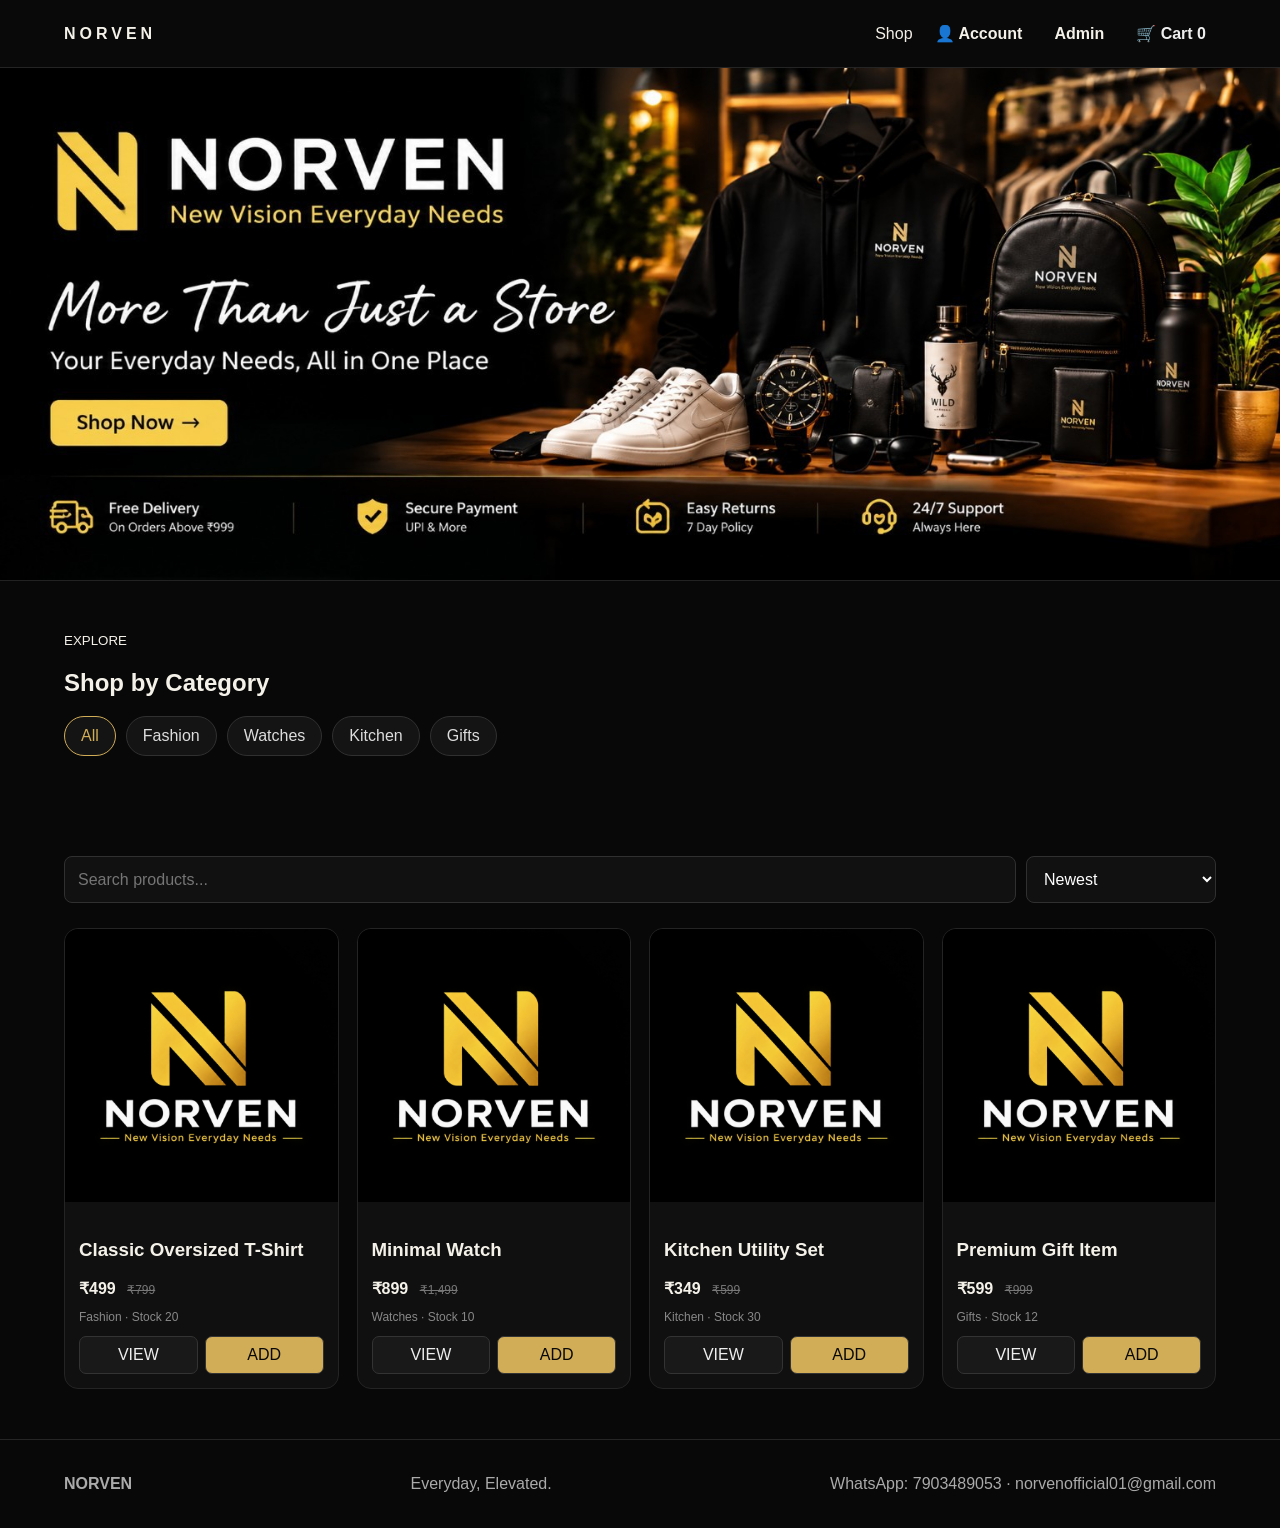
==== commit 7b1235c3: "Add files via upload" ====
--- a/index.html
+++ b/index.html
@@ -1,8 +1,8 @@
 <!doctype html>
 <html lang="en"><head><meta charset="utf-8"><meta name="viewport" content="width=device-width,initial-scale=1">
 <title>NORVEN — Everyday, Elevated.</title><link rel="stylesheet" href="styles.css"></head>
-<body><header class="top"><a class="brand" href="index.html">NORVEN</a><nav><a href="#shop">Shop</a><a href="account.html">Account</a><a href="admin.html">Admin</a><button onclick="openCart()">Cart <b id="cartCount">0</b></button></nav></header>
-<section class="hero"><img src="banner.png" onerror="this.style.display='none'"><div><small>NEW VISION • EVERYDAY NEEDS</small><h1>Everyday,<br><i>Elevated.</i></h1><p>Fashion, lifestyle, gifts and useful everyday products — curated by NORVEN.</p><button class="gold" onclick="document.getElementById('shop').scrollIntoView({behavior:'smooth'})">SHOP NOW</button></div></section>
+<body><header class="top"><a class="brand" href="index.html">NORVEN</a><nav><a href="#shop">Shop</a><a class="big-action" href="account.html">👤 Account</a><a class="big-action" href="admin.html">Admin</a><button class="big-action" onclick="openCart()">🛒 Cart <b id="cartCount">0</b></button></nav></header>
+<section class="hero"><a class="hero-link" href="#shop" aria-label="Shop NORVEN"><img src="banner.png" alt="NORVEN — More Than Just a Store"></a></section>
 <main><section class="section"><small>EXPLORE</small><h2>Shop by Category</h2><div id="cats" class="chips"></div></section>
 <section class="section" id="shop"><div class="toolbar"><input id="search" placeholder="Search products..." oninput="render()"><select id="sort" onchange="render()"><option value="new">Newest</option><option value="low">Price: Low to High</option><option value="high">Price: High to Low</option></select></div><div id="products" class="grid"></div></section></main>
 <div id="modal" class="modal"><div id="modalBox" class="modalbox"></div></div><aside id="cart" class="drawer"><div class="row"><h2>Cart</h2><button onclick="closeCart()">✕</button></div><div id="cartItems"></div><div class="cartfoot"><b id="cartTotal">₹0</b><button class="gold" onclick="checkout()">CHECKOUT</button></div></aside>
--- a/styles.css
+++ b/styles.css
@@ -1 +1,4 @@
-*{box-sizing:border-box}body{margin:0;background:#080808;color:#f4f1e9;font-family:Arial,sans-serif}a{color:inherit;text-decoration:none}button,input,select,textarea{font:inherit}button{cursor:pointer}.top{height:68px;display:flex;align-items:center;justify-content:space-between;padding:0 5%;border-bottom:1px solid #242424;background:#090909;position:sticky;top:0;z-index:20}.brand{font-weight:900;letter-spacing:4px}.top nav{display:flex;gap:15px;align-items:center}.top button{background:none;color:#eee;border:0}.hero{min-height:560px;position:relative;display:flex;align-items:center;padding:8%;overflow:hidden;border-bottom:1px solid #222}.hero img{position:absolute;inset:0;width:100%;height:100%;object-fit:cover;opacity:.25}.hero>div{position:relative;max-width:650px}.hero small,.section>small,.card>small{letter-spacing:3px;color:#d2ad58}.hero h1{font-size:clamp(48px,9vw,92px);line-height:.92;margin:15px 0}.hero i{color:#d2ad58}.hero p{color:#aaa;line-height:1.7}.gold{background:#d2ad58;border:0;color:#080808;padding:13px 20px;border-radius:8px;font-weight:800}.section{padding:50px 5%}.chips{display:flex;gap:10px;flex-wrap:wrap}.chips button{background:#141414;border:1px solid #303030;color:#ddd;border-radius:30px;padding:10px 16px}.chips .active{border-color:#d2ad58;color:#d2ad58}.toolbar{display:flex;gap:10px;margin-bottom:25px}.toolbar input,.toolbar select,.card input,.card textarea,.card select{background:#111;border:1px solid #303030;color:#fff;border-radius:8px;padding:13px;width:100%}.toolbar input{flex:1}.toolbar select{max-width:190px}.grid{display:grid;grid-template-columns:repeat(4,1fr);gap:18px}.product{background:#101010;border:1px solid #242424;border-radius:14px;overflow:hidden}.product img{width:100%;aspect-ratio:1;object-fit:cover;background:#151515}.productbody{padding:14px}.productactions{display:flex;gap:7px;margin-top:12px}.productactions button{flex:1;background:#191919;color:#eee;border:1px solid #333;border-radius:7px;padding:9px}.productactions button:last-child{background:#d2ad58;color:#080808}.mrp{text-decoration:line-through;color:#777;font-size:12px;margin-left:7px}.muted{color:#888;font-size:12px}.modal{display:none;position:fixed;inset:0;background:#000b;z-index:50;align-items:center;justify-content:center;padding:18px}.modalbox{background:#101010;border:1px solid #333;border-radius:16px;padding:20px;max-width:520px;width:100%;max-height:90vh;overflow:auto}.drawer{position:fixed;right:-430px;top:0;height:100%;width:min(430px,100%);background:#101010;z-index:60;padding:20px;transition:.25s}.drawer.open{right:0}.row{display:flex;justify-content:space-between}.row button{background:none;color:#fff;border:0}.cartrow{display:flex;gap:10px;border-bottom:1px solid #292929;padding:12px 0}.cartrow img{width:60px;height:60px;object-fit:cover}.cartfoot{position:absolute;bottom:20px;left:20px;right:20px;display:grid;gap:14px}.account,.dashboard{max-width:1100px;margin:auto;padding:35px 5%}.card{background:#101010;border:1px solid #292929;border-radius:14px;padding:20px;margin-bottom:18px}.account .card,.form{display:grid;gap:10px}.admin-gate{position:fixed;inset:0;background:#060606;display:flex;align-items:center;justify-content:center;padding:20px;z-index:100}.login{max-width:390px;width:100%}.stats{display:grid;grid-template-columns:repeat(4,1fr);gap:12px}.stat{background:#111;border:1px solid #292929;padding:20px;border-radius:12px}.stat b{display:block;font-size:28px;color:#d2ad58}.tabs{display:flex;gap:8px;overflow:auto;padding:20px 0}.tabs button{white-space:nowrap;background:#171717;border:1px solid #333;color:#ddd;padding:10px 13px;border-radius:8px}.item{background:#111;border:1px solid #292929;padding:14px;border-radius:10px;margin:10px 0;display:flex;justify-content:space-between;gap:12px;align-items:center}.qr{max-width:220px;width:100%}footer{border-top:1px solid #252525;padding:35px 5%;display:flex;justify-content:space-between;color:#aaa;gap:25px}@media(max-width:850px){.grid{grid-template-columns:repeat(2,1fr)}.stats{grid-template-columns:repeat(2,1fr)}}@media(max-width:520px){.grid{gap:9px}.toolbar{display:grid}.toolbar select{max-width:none}.top nav{gap:8px;font-size:13px}footer{display:grid}}
+*{box-sizing:border-box}body{margin:0;background:#080808;color:#f4f1e9;font-family:Arial,sans-serif}a{color:inherit;text-decoration:none}button,input,select,textarea{font:inherit}button{cursor:pointer}.top{height:68px;display:flex;align-items:center;justify-content:space-between;padding:0 5%;border-bottom:1px solid #242424;background:#090909;position:sticky;top:0;z-index:20}.brand{font-weight:900;letter-spacing:4px}.top nav{display:flex;gap:15px;align-items:center}.top button{background:none;color:#eee;border:0}.hero{position:relative;width:100%;padding:0;overflow:hidden;border-bottom:1px solid #222;background:#000}.hero-link{display:block;width:100%;line-height:0}.hero img{display:block;width:100%;height:auto;max-width:100%;object-fit:contain;opacity:1}.hero-link:focus-visible{outline:2px solid #d2ad58;outline-offset:-2px}
+.section{padding:50px 5%}.chips{display:flex;gap:10px;flex-wrap:wrap}.chips button{background:#141414;border:1px solid #303030;color:#ddd;border-radius:30px;padding:10px 16px}.chips .active{border-color:#d2ad58;color:#d2ad58}.toolbar{display:flex;gap:10px;margin-bottom:25px}.toolbar input,.toolbar select,.card input,.card textarea,.card select{background:#111;border:1px solid #303030;color:#fff;border-radius:8px;padding:13px;width:100%}.toolbar input{flex:1}.toolbar select{max-width:190px}.grid{display:grid;grid-template-columns:repeat(4,1fr);gap:18px}.product{background:#101010;border:1px solid #242424;border-radius:14px;overflow:hidden}.product img{width:100%;aspect-ratio:1;object-fit:cover;background:#151515}.productbody{padding:14px}.productactions{display:flex;gap:7px;margin-top:12px}.productactions button{flex:1;background:#191919;color:#eee;border:1px solid #333;border-radius:7px;padding:9px}.productactions button:last-child{background:#d2ad58;color:#080808}.mrp{text-decoration:line-through;color:#777;font-size:12px;margin-left:7px}.muted{color:#888;font-size:12px}.modal{display:none;position:fixed;inset:0;background:#000b;z-index:50;align-items:center;justify-content:center;padding:18px}.modalbox{background:#101010;border:1px solid #333;border-radius:16px;padding:20px;max-width:520px;width:100%;max-height:90vh;overflow:auto}.drawer{position:fixed;right:-430px;top:0;height:100%;width:min(430px,100%);background:#101010;z-index:60;padding:20px;transition:.25s}.drawer.open{right:0}.row{display:flex;justify-content:space-between}.row button{background:none;color:#fff;border:0}.cartrow{display:flex;gap:10px;border-bottom:1px solid #292929;padding:12px 0}.cartrow img{width:60px;height:60px;object-fit:cover}.cartfoot{position:absolute;bottom:20px;left:20px;right:20px;display:grid;gap:14px}.account,.dashboard{max-width:1100px;margin:auto;padding:35px 5%}.card{background:#101010;border:1px solid #292929;border-radius:14px;padding:20px;margin-bottom:18px}.account .card,.form{display:grid;gap:10px}.admin-gate{position:fixed;inset:0;background:#060606;display:flex;align-items:center;justify-content:center;padding:20px;z-index:100}.login{max-width:390px;width:100%}.stats{display:grid;grid-template-columns:repeat(4,1fr);gap:12px}.stat{background:#111;border:1px solid #292929;padding:20px;border-radius:12px}.stat b{display:block;font-size:28px;color:#d2ad58}.tabs{display:flex;gap:8px;overflow:auto;padding:20px 0}.tabs button{white-space:nowrap;background:#171717;border:1px solid #333;color:#ddd;padding:10px 13px;border-radius:8px}.item{background:#111;border:1px solid #292929;padding:14px;border-radius:10px;margin:10px 0;display:flex;justify-content:space-between;gap:12px;align-items:center}.qr{max-width:220px;width:100%}footer{border-top:1px solid #252525;padding:35px 5%;display:flex;justify-content:space-between;color:#aaa;gap:25px}@media(max-width:850px){.grid{grid-template-columns:repeat(2,1fr)}.stats{grid-template-columns:repeat(2,1fr)}}@media(max-width:520px){.grid{gap:9px}.toolbar{display:grid}.toolbar select{max-width:none}.top nav{gap:8px;font-size:13px}footer{display:grid}}
+
+.big-action{font-size:16px;font-weight:700;padding:8px 10px;border-radius:8px}.big-action:hover{background:#171717}.top nav{display:flex;gap:12px;align-items:center}
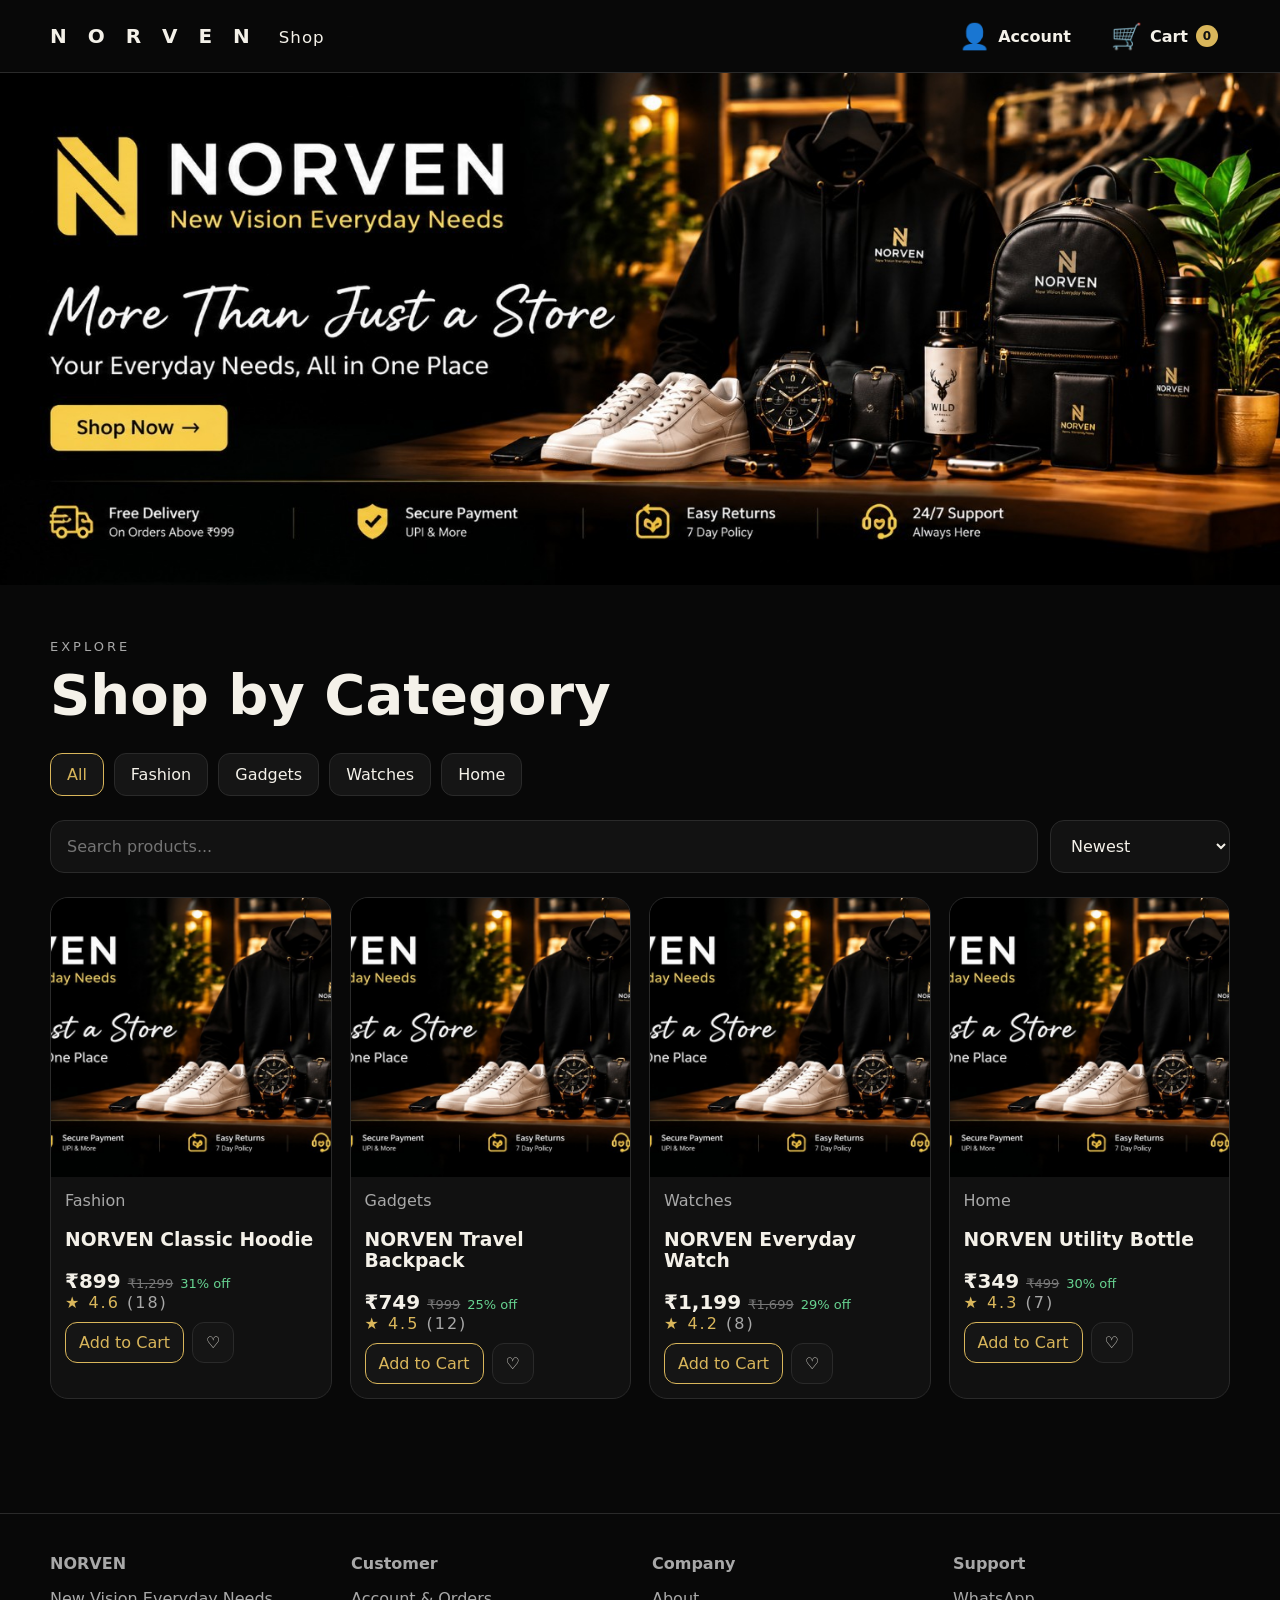
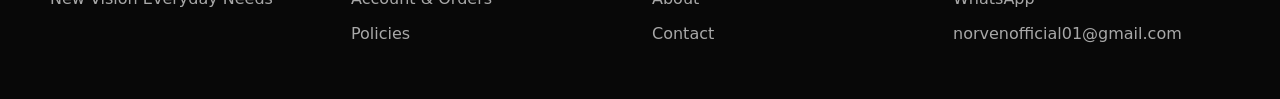
==== commit 2c5fdc6b: "Add files via upload" ====
--- a/index.html
+++ b/index.html
@@ -1,9 +1 @@
-<!doctype html>
-<html lang="en"><head><meta charset="utf-8"><meta name="viewport" content="width=device-width,initial-scale=1">
-<title>NORVEN — Everyday, Elevated.</title><link rel="stylesheet" href="styles.css"></head>
-<body><header class="top"><a class="brand" href="index.html">NORVEN</a><nav><a href="#shop">Shop</a><a class="big-action" href="account.html">👤 Account</a><a class="big-action" href="admin.html">Admin</a><button class="big-action" onclick="openCart()">🛒 Cart <b id="cartCount">0</b></button></nav></header>
-<section class="hero"><a class="hero-link" href="#shop" aria-label="Shop NORVEN"><img src="banner.png" alt="NORVEN — More Than Just a Store"></a></section>
-<main><section class="section"><small>EXPLORE</small><h2>Shop by Category</h2><div id="cats" class="chips"></div></section>
-<section class="section" id="shop"><div class="toolbar"><input id="search" placeholder="Search products..." oninput="render()"><select id="sort" onchange="render()"><option value="new">Newest</option><option value="low">Price: Low to High</option><option value="high">Price: High to Low</option></select></div><div id="products" class="grid"></div></section></main>
-<div id="modal" class="modal"><div id="modalBox" class="modalbox"></div></div><aside id="cart" class="drawer"><div class="row"><h2>Cart</h2><button onclick="closeCart()">✕</button></div><div id="cartItems"></div><div class="cartfoot"><b id="cartTotal">₹0</b><button class="gold" onclick="checkout()">CHECKOUT</button></div></aside>
-<footer><b>NORVEN</b><span>Everyday, Elevated.</span><span>WhatsApp: 7903489053 · norvenofficial01@gmail.com</span></footer><script src="app.js"></script></body></html>+<!doctype html><html><head><meta charset="utf-8"><meta name="viewport" content="width=device-width,initial-scale=1"><title>NORVEN Shop</title><link rel="stylesheet" href="styles.css"></head><body><div id="site-header"></div><main id="home"><section class="hero"><img src="banner.png" alt="NORVEN"></section><section class="section container"><div class="eyebrow">Explore</div><h1 class="h1">Shop by Category</h1><div id="cats" class="chips"></div><div class="toolbar"><input id="search" class="input" placeholder="Search products..."><select id="sort" class="select"><option value="newest">Newest</option><option value="price-low">Price: Low to High</option><option value="price-high">Price: High to Low</option><option value="rating">Top Rated</option></select></div><div id="product-grid" class="grid"></div></section></main><div id="site-footer"></div><script src="supabase-config.js"></script><script src="app.js"></script></body></html>
--- a/styles.css
+++ b/styles.css
@@ -1,4 +1,2 @@
-*{box-sizing:border-box}body{margin:0;background:#080808;color:#f4f1e9;font-family:Arial,sans-serif}a{color:inherit;text-decoration:none}button,input,select,textarea{font:inherit}button{cursor:pointer}.top{height:68px;display:flex;align-items:center;justify-content:space-between;padding:0 5%;border-bottom:1px solid #242424;background:#090909;position:sticky;top:0;z-index:20}.brand{font-weight:900;letter-spacing:4px}.top nav{display:flex;gap:15px;align-items:center}.top button{background:none;color:#eee;border:0}.hero{position:relative;width:100%;padding:0;overflow:hidden;border-bottom:1px solid #222;background:#000}.hero-link{display:block;width:100%;line-height:0}.hero img{display:block;width:100%;height:auto;max-width:100%;object-fit:contain;opacity:1}.hero-link:focus-visible{outline:2px solid #d2ad58;outline-offset:-2px}
-.section{padding:50px 5%}.chips{display:flex;gap:10px;flex-wrap:wrap}.chips button{background:#141414;border:1px solid #303030;color:#ddd;border-radius:30px;padding:10px 16px}.chips .active{border-color:#d2ad58;color:#d2ad58}.toolbar{display:flex;gap:10px;margin-bottom:25px}.toolbar input,.toolbar select,.card input,.card textarea,.card select{background:#111;border:1px solid #303030;color:#fff;border-radius:8px;padding:13px;width:100%}.toolbar input{flex:1}.toolbar select{max-width:190px}.grid{display:grid;grid-template-columns:repeat(4,1fr);gap:18px}.product{background:#101010;border:1px solid #242424;border-radius:14px;overflow:hidden}.product img{width:100%;aspect-ratio:1;object-fit:cover;background:#151515}.productbody{padding:14px}.productactions{display:flex;gap:7px;margin-top:12px}.productactions button{flex:1;background:#191919;color:#eee;border:1px solid #333;border-radius:7px;padding:9px}.productactions button:last-child{background:#d2ad58;color:#080808}.mrp{text-decoration:line-through;color:#777;font-size:12px;margin-left:7px}.muted{color:#888;font-size:12px}.modal{display:none;position:fixed;inset:0;background:#000b;z-index:50;align-items:center;justify-content:center;padding:18px}.modalbox{background:#101010;border:1px solid #333;border-radius:16px;padding:20px;max-width:520px;width:100%;max-height:90vh;overflow:auto}.drawer{position:fixed;right:-430px;top:0;height:100%;width:min(430px,100%);background:#101010;z-index:60;padding:20px;transition:.25s}.drawer.open{right:0}.row{display:flex;justify-content:space-between}.row button{background:none;color:#fff;border:0}.cartrow{display:flex;gap:10px;border-bottom:1px solid #292929;padding:12px 0}.cartrow img{width:60px;height:60px;object-fit:cover}.cartfoot{position:absolute;bottom:20px;left:20px;right:20px;display:grid;gap:14px}.account,.dashboard{max-width:1100px;margin:auto;padding:35px 5%}.card{background:#101010;border:1px solid #292929;border-radius:14px;padding:20px;margin-bottom:18px}.account .card,.form{display:grid;gap:10px}.admin-gate{position:fixed;inset:0;background:#060606;display:flex;align-items:center;justify-content:center;padding:20px;z-index:100}.login{max-width:390px;width:100%}.stats{display:grid;grid-template-columns:repeat(4,1fr);gap:12px}.stat{background:#111;border:1px solid #292929;padding:20px;border-radius:12px}.stat b{display:block;font-size:28px;color:#d2ad58}.tabs{display:flex;gap:8px;overflow:auto;padding:20px 0}.tabs button{white-space:nowrap;background:#171717;border:1px solid #333;color:#ddd;padding:10px 13px;border-radius:8px}.item{background:#111;border:1px solid #292929;padding:14px;border-radius:10px;margin:10px 0;display:flex;justify-content:space-between;gap:12px;align-items:center}.qr{max-width:220px;width:100%}footer{border-top:1px solid #252525;padding:35px 5%;display:flex;justify-content:space-between;color:#aaa;gap:25px}@media(max-width:850px){.grid{grid-template-columns:repeat(2,1fr)}.stats{grid-template-columns:repeat(2,1fr)}}@media(max-width:520px){.grid{gap:9px}.toolbar{display:grid}.toolbar select{max-width:none}.top nav{gap:8px;font-size:13px}footer{display:grid}}
-
-.big-action{font-size:16px;font-weight:700;padding:8px 10px;border-radius:8px}.big-action:hover{background:#171717}.top nav{display:flex;gap:12px;align-items:center}
+:root{--bg:#080808;--panel:#111;--panel2:#161616;--text:#f4f1e9;--muted:#a8a8a8;--gold:#d9b65b;--line:#2a2a2a;--danger:#e85b5b;--ok:#67d391}
+*{box-sizing:border-box}html{scroll-behavior:smooth}body{margin:0;background:var(--bg);color:var(--text);font-family:Inter,system-ui,Arial,sans-serif}a{color:inherit;text-decoration:none}button,input,select,textarea{font:inherit}button{cursor:pointer}.container{width:min(1180px,calc(100% - 32px));margin:auto}.topbar{position:sticky;top:0;z-index:50;background:#090909ee;backdrop-filter:blur(12px);border-bottom:1px solid var(--line)}.nav{min-height:72px;display:flex;align-items:center;gap:16px}.brand{font-weight:800;letter-spacing:7px;font-size:20px;white-space:nowrap}.brand small{letter-spacing:1px;font-weight:500;margin-left:8px}.nav-spacer{flex:1}.nav-btn{display:flex;align-items:center;gap:8px;border:0;background:transparent;color:var(--text);padding:10px 12px;font-weight:700}.nav-btn .ico{font-size:25px}.count{min-width:22px;height:22px;border-radius:99px;background:var(--gold);color:#111;display:inline-flex;align-items:center;justify-content:center;font-size:12px}.hero{margin-top:0;background:#050505}.hero img{display:block;width:100%;height:auto;min-height:340px;max-height:680px;object-fit:contain}.section{padding:54px 0}.eyebrow{color:var(--muted);letter-spacing:3px;text-transform:uppercase;font-size:13px}.h1{font-size:clamp(30px,6vw,56px);margin:8px 0 26px}.toolbar{display:grid;grid-template-columns:1fr 180px;gap:12px;margin:24px 0}.input,.select,.textarea{width:100%;background:#121212;color:var(--text);border:1px solid var(--line);border-radius:14px;padding:15px 16px;outline:none}.input:focus,.select:focus,.textarea:focus{border-color:var(--gold)}.chips{display:flex;gap:10px;flex-wrap:wrap}.chip,.btn{border:1px solid var(--line);background:#151515;color:var(--text);border-radius:12px;padding:11px 16px}.chip.active,.btn.primary{border-color:var(--gold);color:var(--gold)}.grid{display:grid;grid-template-columns:repeat(4,1fr);gap:18px}.card{background:var(--panel);border:1px solid var(--line);border-radius:18px;overflow:hidden}.card-img{aspect-ratio:1/1;background:#0d0d0d;display:flex;align-items:center;justify-content:center}.card-img img{width:100%;height:100%;object-fit:cover}.card-body{padding:14px}.muted{color:var(--muted)}.price{font-size:20px;font-weight:800}.mrp{text-decoration:line-through;color:#777;margin-left:7px;font-size:13px}.discount{color:var(--ok);font-size:13px;margin-left:7px}.actions{display:flex;gap:8px;flex-wrap:wrap}.btn{padding:10px 13px}.btn.danger{border-color:#6b2b2b;color:#ff8b8b}.btn.ok{border-color:#2c6545;color:#8de3ac}.two{display:grid;grid-template-columns:1.1fr .9fr;gap:24px}.panel{background:var(--panel);border:1px solid var(--line);border-radius:18px;padding:22px}.detail-img{width:100%;border-radius:18px;max-height:650px;object-fit:contain;background:#0d0d0d}.thumbs{display:flex;gap:8px;overflow:auto;margin-top:10px}.thumbs img{width:72px;height:72px;object-fit:cover;border:1px solid var(--line);border-radius:10px}.qty{display:inline-flex;border:1px solid var(--line);border-radius:10px;overflow:hidden}.qty button{border:0;background:#191919;color:white;padding:9px 14px}.qty span{padding:9px 14px}.formgrid{display:grid;grid-template-columns:repeat(2,1fr);gap:12px}.full{grid-column:1/-1}.notice{padding:12px 14px;border:1px solid #3b3522;background:#18160f;border-radius:12px;color:#e6cf86}.status{display:inline-block;padding:6px 10px;border-radius:99px;border:1px solid var(--line);font-size:12px}.admin-tabs{display:flex;gap:8px;overflow:auto;padding:10px 0 18px}.admin-tab{white-space:nowrap}.stats{display:grid;grid-template-columns:repeat(4,1fr);gap:14px}.stat{background:var(--panel);border:1px solid var(--line);border-radius:18px;padding:20px}.stat b{font-size:32px;color:var(--gold);display:block}.table-wrap{overflow:auto}.table{width:100%;border-collapse:collapse;min-width:800px}.table th,.table td{border-bottom:1px solid var(--line);padding:12px;text-align:left}.admin-section{display:none}.admin-section.active{display:block}.split{display:flex;justify-content:space-between;align-items:center;gap:12px}.footer{border-top:1px solid var(--line);padding:40px 0;color:var(--muted);margin-top:60px}.footer-grid{display:grid;grid-template-columns:repeat(4,1fr);gap:24px}.empty{padding:50px 10px;text-align:center;color:var(--muted)}.stars{letter-spacing:2px;color:var(--gold)}.hide{display:none!important}@media(max-width:850px){.grid{grid-template-columns:repeat(2,1fr)}.two{grid-template-columns:1fr}.stats{grid-template-columns:repeat(2,1fr)}.footer-grid{grid-template-columns:repeat(2,1fr)}.nav{gap:4px}.brand{font-size:15px;letter-spacing:4px}.brand small{display:none}.nav-btn{padding:7px}.toolbar{grid-template-columns:1fr}.hero img{max-height:none}.formgrid{grid-template-columns:1fr}}@media(max-width:480px){.grid{gap:10px}.card-body{padding:10px}.stats{gap:8px}.stat{padding:14px}.stat b{font-size:25px}.footer-grid{grid-template-columns:1fr}.container{width:min(100% - 20px,1180px)}}
